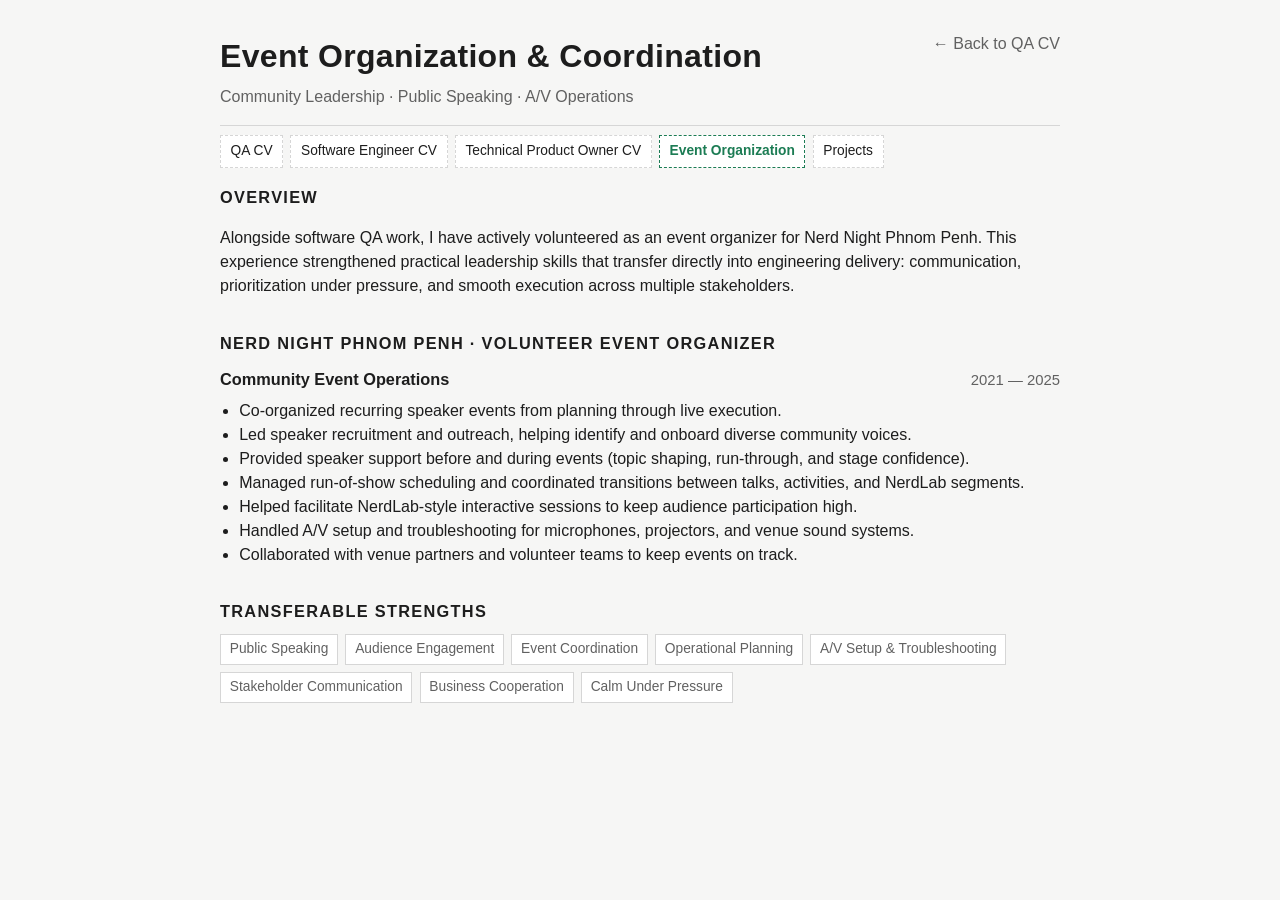
==== event-operations.html @ b4ebce07 "Restore skills education and languages across role CV pages" ====
<!doctype html>
<html lang="en">
  <head>
    <meta charset="UTF-8" />
    <meta name="viewport" content="width=device-width, initial-scale=1.0" />
    <title>Chantara Tith · Event Organization & Coordination</title>
    <meta
      name="description"
      content="Detailed page on event organization, coordination, public speaking, and A/V operations experience."
    />
    <link rel="stylesheet" href="styles.css" />
  </head>
  <body>
    <main class="cv">
      <header class="top fade-in">
        <div>
          <h1>Event Organization & Coordination</h1>
          <p class="role">Community Leadership · Public Speaking · A/V Operations</p>
        </div>
        <address>
          <a href="index.html">← Back to QA CV</a>
        </address>
      </header>

      <nav class="aux-nav fade-in" aria-label="Profile pages">
        <a href="index.html">QA CV</a>
        <a href="software-engineer.html">Software Engineer CV</a>
        <a href="technical-product-owner.html">Technical Product Owner CV</a>
        <a class="active" href="event-operations.html">Event Organization</a>
        <a href="projects.html">Projects</a>
      </nav>

      <section class="fade-in">
        <h2>Overview</h2>
        <p>
          Alongside software QA work, I have actively volunteered as an event organizer for Nerd Night Phnom Penh.
          This experience strengthened practical leadership skills that transfer directly into engineering delivery:
          communication, prioritization under pressure, and smooth execution across multiple stakeholders.
        </p>
      </section>

      <section class="fade-in">
        <h2>Nerd Night Phnom Penh · Volunteer Event Organizer</h2>
        <div class="row">
          <h3>Community Event Operations</h3>
          <span>2021 — 2025</span>
        </div>
        <ul>
          <li>Co-organized recurring speaker events from planning through live execution.</li>
          <li>Led speaker recruitment and outreach, helping identify and onboard diverse community voices.</li>
          <li>Provided speaker support before and during events (topic shaping, run-through, and stage confidence).</li>
          <li>Managed run-of-show scheduling and coordinated transitions between talks, activities, and NerdLab segments.</li>
          <li>Helped facilitate NerdLab-style interactive sessions to keep audience participation high.</li>
          <li>Handled A/V setup and troubleshooting for microphones, projectors, and venue sound systems.</li>
          <li>Collaborated with venue partners and volunteer teams to keep events on track.</li>
        </ul>
      </section>

      <section class="fade-in">
        <h2>Transferable Strengths</h2>
        <div class="chip-list">
          <span>Public Speaking</span>
          <span>Audience Engagement</span>
          <span>Event Coordination</span>
          <span>Operational Planning</span>
          <span>A/V Setup & Troubleshooting</span>
          <span>Stakeholder Communication</span>
          <span>Business Cooperation</span>
          <span>Calm Under Pressure</span>
        </div>
      </section>
    </main>
  </body>
</html>
---- styles.css ----
:root {
  --bg: #f6f6f5;
  --surface: #ffffff;
  --text: #1d1d1d;
  --muted: #616161;
  --line: #d6d6d6;
  --accent: #1c7c54;
}

* {
  box-sizing: border-box;
}

body {
  margin: 0;
  background: var(--bg);
  color: var(--text);
  font-family: "Inter", "Segoe UI", Roboto, Helvetica, Arial, sans-serif;
  line-height: 1.5;
}

.cv {
  max-width: 880px;
  margin: 0 auto;
  padding: 2rem 1.25rem 3rem;
}

.top {
  display: flex;
  justify-content: space-between;
  gap: 1.2rem;
  padding-bottom: 1rem;
  border-bottom: 1px solid var(--line);
}

.role-nav {
  display: flex;
  flex-wrap: wrap;
  gap: 0.45rem;
  margin-top: 1rem;
}

.role-nav a {
  border: 1px solid var(--line);
  padding: 0.35rem 0.65rem;
  font-size: 0.9rem;
  background: var(--surface);
}

.role-nav a.active {
  border-color: var(--accent);
  color: var(--accent);
  font-weight: 600;
}

h1 {
  margin: 0;
  font-size: 2rem;
  letter-spacing: 0.01em;
}

.role {
  margin: 0.3rem 0 0;
  color: var(--muted);
}

address {
  font-style: normal;
  text-align: right;
  display: grid;
  gap: 0.25rem;
  align-content: start;
  color: var(--muted);
}

a {
  color: inherit;
  text-decoration: none;
}

a:hover {
  text-decoration: underline;
}

section {
  padding-top: 1.1rem;
}


.aux-nav {
  display: flex;
  flex-wrap: wrap;
  gap: 0.45rem;
  margin-top: 0.6rem;
}

.aux-nav a {
  border: 1px dashed var(--line);
  padding: 0.3rem 0.6rem;
  font-size: 0.86rem;
  background: var(--surface);
}

.aux-nav a.active {
  border-color: var(--accent);
  color: var(--accent);
  font-weight: 600;
}

.resume-download {
  padding-top: 0.8rem;
}

.resume-download a {
  display: inline-block;
  border: 1px solid var(--accent);
  color: var(--accent);
  background: var(--surface);
  padding: 0.35rem 0.7rem;
  font-size: 0.9rem;
}

h2 {
  margin: 0 0 0.7rem;
  font-size: 1.02rem;
  text-transform: uppercase;
  letter-spacing: 0.08em;
}

h3 {
  margin: 0;
  font-size: 1.02rem;
}

.row {
  display: flex;
  justify-content: space-between;
  gap: 1rem;
  align-items: baseline;
}

.row span,
.meta {
  color: var(--muted);
  font-size: 0.93rem;
}

ul {
  margin: 0.45rem 0 0.9rem;
  padding-left: 1.2rem;
}

.compact {
  margin-top: 0;
}

.skills-grid {
  display: grid;
  grid-template-columns: 1fr 1fr;
  gap: 0.8rem;
}

.projects {
  display: grid;
  gap: 0.8rem;
}

.chip-list {
  display: flex;
  flex-wrap: wrap;
  gap: 0.45rem;
  margin-top: 0.4rem;
}

.chip-list span {
  display: inline-block;
  border: 1px solid var(--line);
  background: var(--surface);
  padding: 0.25rem 0.55rem;
  font-size: 0.86rem;
  color: var(--muted);
}

.card {
  border: 1px solid var(--line);
  background: var(--surface);
  padding: 0.85rem 1rem;
}

.card p {
  margin: 0.45rem 0;
}

.fade-in {
  animation: riseFade 0.55s ease both;
}

section.fade-in:nth-of-type(2) {
  animation-delay: 0.06s;
}
section.fade-in:nth-of-type(3) {
  animation-delay: 0.12s;
}
section.fade-in:nth-of-type(4) {
  animation-delay: 0.18s;
}

@keyframes riseFade {
  from {
    opacity: 0;
    transform: translateY(8px);
  }
  to {
    opacity: 1;
    transform: translateY(0);
  }
}

@media (prefers-reduced-motion: reduce) {
  .fade-in {
    animation: none;
  }
}

@media (max-width: 700px) {
  .top {
    flex-direction: column;
  }

  address {
    text-align: left;
  }

  .row {
    flex-direction: column;
    gap: 0.1rem;
  }

  .skills-grid {
    grid-template-columns: 1fr;
  }
}
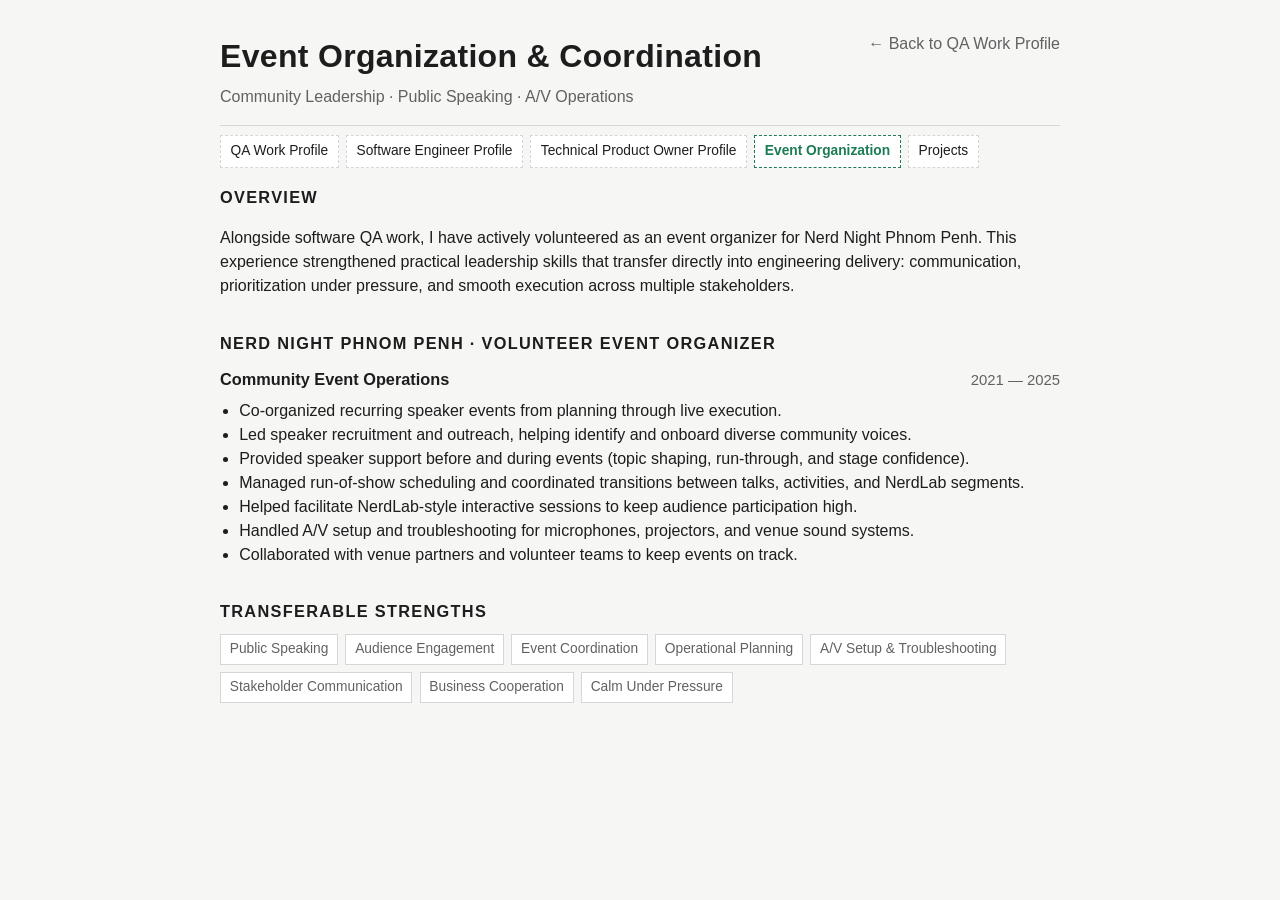
==== commit a0181972: "Add Wikitongues video entry to projects page" ====
--- a/event-operations.html
+++ b/event-operations.html
@@ -18,14 +18,14 @@
           <p class="role">Community Leadership · Public Speaking · A/V Operations</p>
         </div>
         <address>
-          <a href="index.html">← Back to QA CV</a>
+          <a href="index.html">← Back to QA Work Profile</a>
         </address>
       </header>
 
       <nav class="aux-nav fade-in" aria-label="Profile pages">
-        <a href="index.html">QA CV</a>
-        <a href="software-engineer.html">Software Engineer CV</a>
-        <a href="technical-product-owner.html">Technical Product Owner CV</a>
+        <a href="index.html">QA Work Profile</a>
+        <a href="software-engineer.html">Software Engineer Profile</a>
+        <a href="technical-product-owner.html">Technical Product Owner Profile</a>
         <a class="active" href="event-operations.html">Event Organization</a>
         <a href="projects.html">Projects</a>
       </nav>
--- a/styles.css
+++ b/styles.css
@@ -191,6 +191,24 @@
   margin: 0.45rem 0;
 }
 
+.video-wrap {
+  position: relative;
+  width: 100%;
+  padding-top: 56.25%;
+  margin-top: 0.6rem;
+  border: 1px solid var(--line);
+  background: #000;
+}
+
+.video-wrap iframe {
+  position: absolute;
+  inset: 0;
+  width: 100%;
+  height: 100%;
+  border: 0;
+}
+
+
 .fade-in {
   animation: riseFade 0.55s ease both;
 }
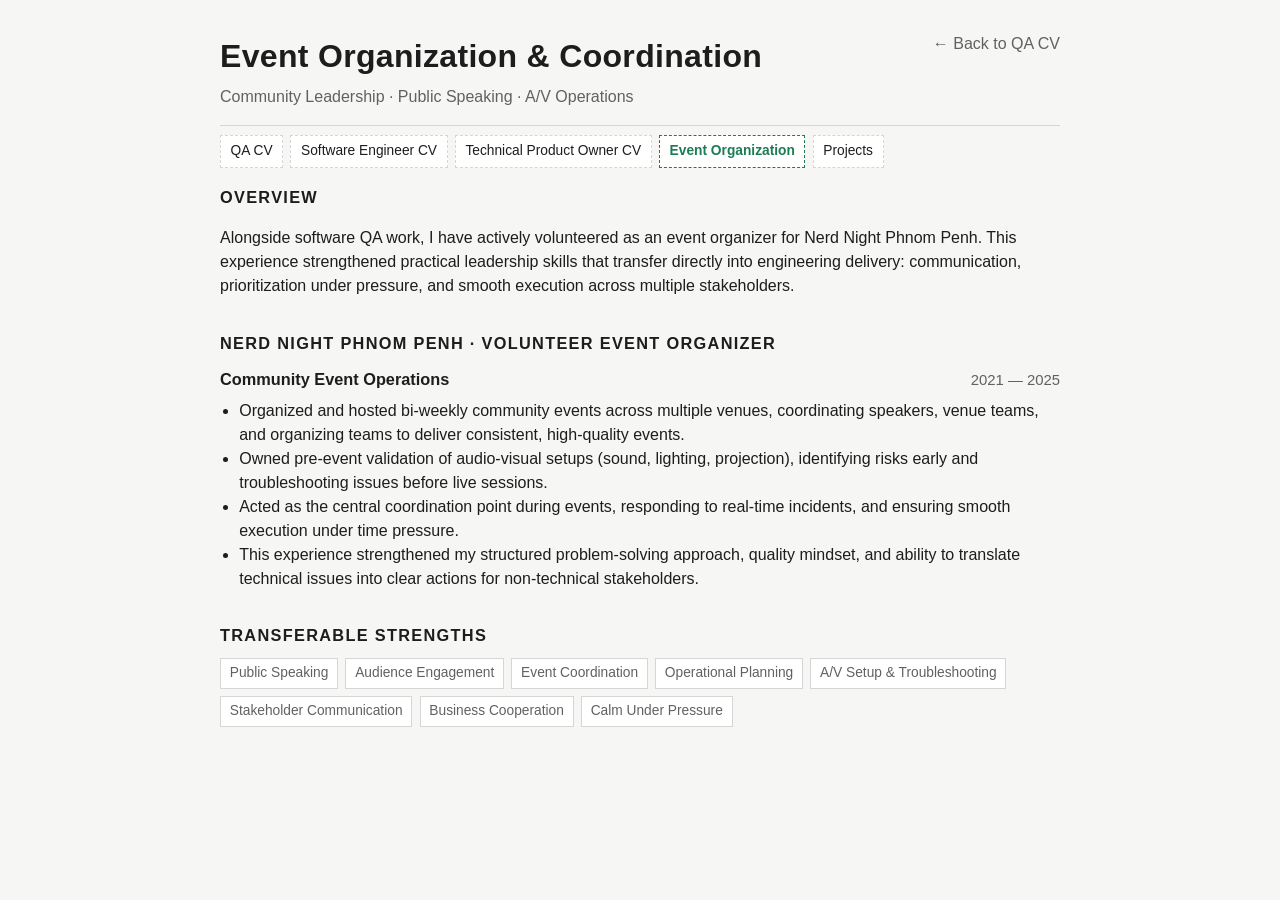
==== commit 8e3aa56f: "update community event operations details" ====
--- a/event-operations.html
+++ b/event-operations.html
@@ -18,14 +18,14 @@
           <p class="role">Community Leadership · Public Speaking · A/V Operations</p>
         </div>
         <address>
-          <a href="index.html">← Back to QA Work Profile</a>
+          <a href="index.html">← Back to QA CV</a>
         </address>
       </header>
 
       <nav class="aux-nav fade-in" aria-label="Profile pages">
-        <a href="index.html">QA Work Profile</a>
-        <a href="software-engineer.html">Software Engineer Profile</a>
-        <a href="technical-product-owner.html">Technical Product Owner Profile</a>
+        <a href="index.html">QA CV</a>
+        <a href="software-engineer.html">Software Engineer CV</a>
+        <a href="technical-product-owner.html">Technical Product Owner CV</a>
         <a class="active" href="event-operations.html">Event Organization</a>
         <a href="projects.html">Projects</a>
       </nav>
@@ -46,13 +46,10 @@
           <span>2021 — 2025</span>
         </div>
         <ul>
-          <li>Co-organized recurring speaker events from planning through live execution.</li>
-          <li>Led speaker recruitment and outreach, helping identify and onboard diverse community voices.</li>
-          <li>Provided speaker support before and during events (topic shaping, run-through, and stage confidence).</li>
-          <li>Managed run-of-show scheduling and coordinated transitions between talks, activities, and NerdLab segments.</li>
-          <li>Helped facilitate NerdLab-style interactive sessions to keep audience participation high.</li>
-          <li>Handled A/V setup and troubleshooting for microphones, projectors, and venue sound systems.</li>
-          <li>Collaborated with venue partners and volunteer teams to keep events on track.</li>
+          <li>Organized and hosted bi-weekly community events across multiple venues, coordinating speakers, venue teams, and organizing teams to deliver consistent, high-quality events.</li>
+          <li>Owned pre-event validation of audio-visual setups (sound, lighting, projection), identifying risks early and troubleshooting issues before live sessions.</li>
+          <li>Acted as the central coordination point during events, responding to real-time incidents, and ensuring smooth execution under time pressure.</li>
+          <li>This experience strengthened my structured problem-solving approach, quality mindset, and ability to translate technical issues into clear actions for non-technical stakeholders.</li>
         </ul>
       </section>
 
